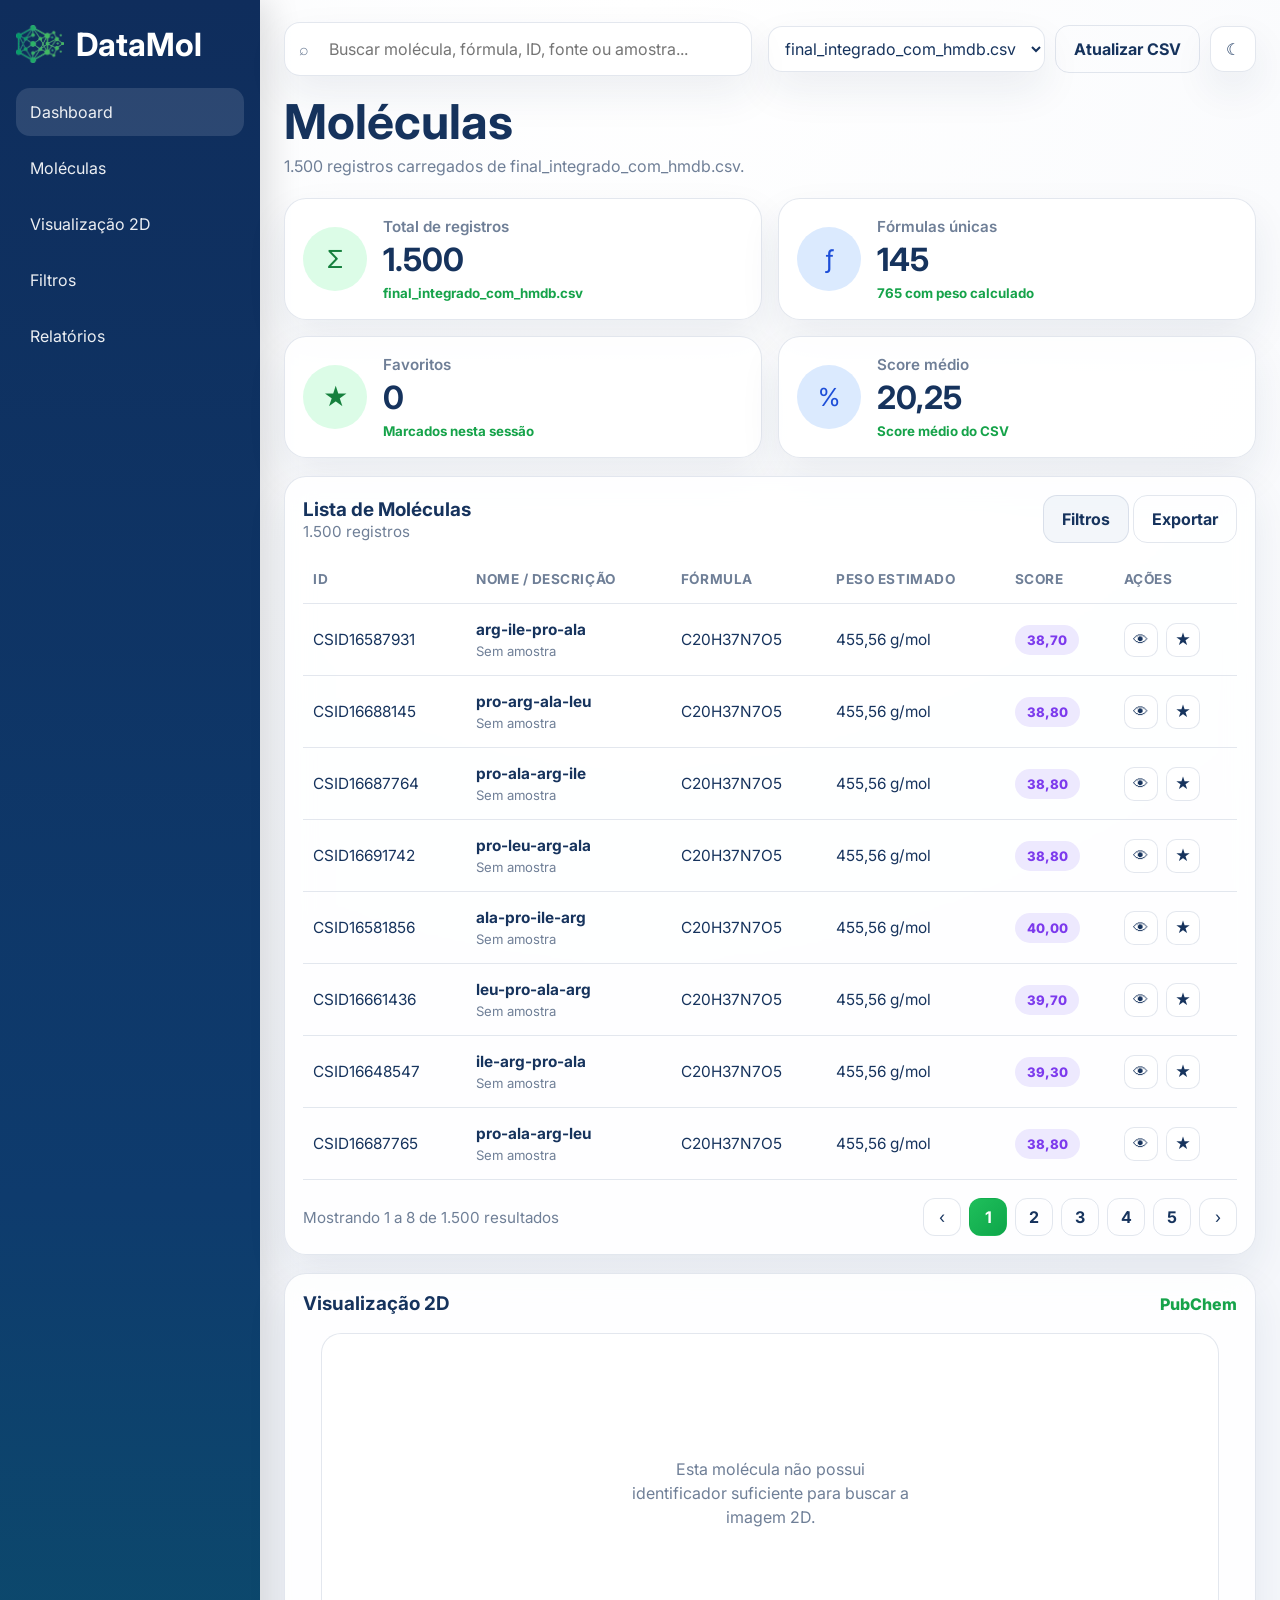
==== index.html @ 713cd443 "ci: deploy automatico do dashboard no GitHub Pages + index.html de redirecionamento" ====
<!DOCTYPE html>
<html lang="pt-BR">
<head>
  <meta charset="UTF-8" />
  <meta http-equiv="refresh" content="0; url=./vizuPlanilhas/main.html" />
  <title>DataMol</title>
</head>
<body>
  <p>Redirecionando para o <a href="./vizuPlanilhas/main.html">DataMol</a>…</p>
</body>
</html>
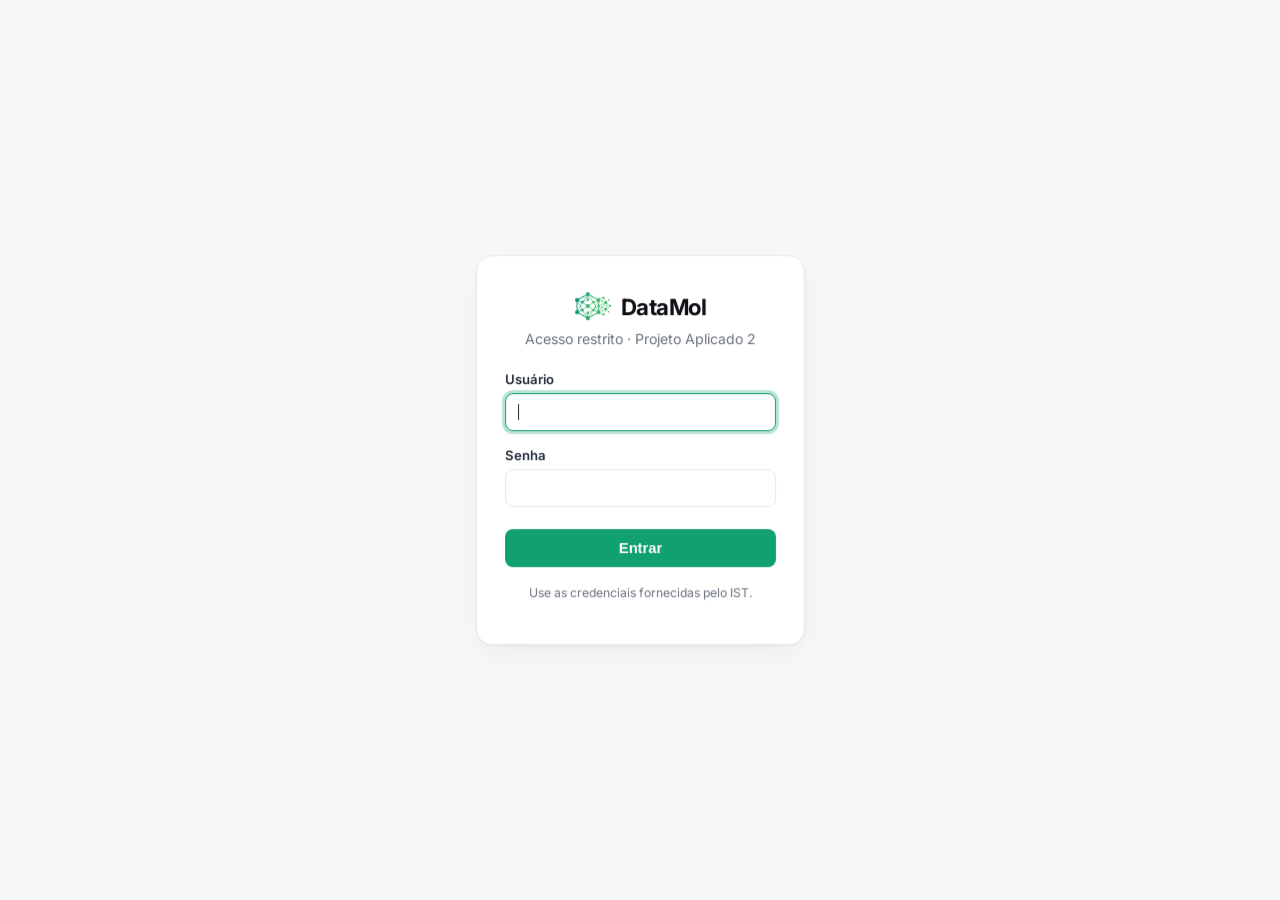
==== commit 9e063872: "Atualizando arquivos de visualização" ====
--- a/index.html
+++ b/index.html
@@ -2,10 +2,10 @@
 <html lang="pt-BR">
 <head>
   <meta charset="UTF-8" />
-  <meta http-equiv="refresh" content="0; url=./vizuPlanilhas/main.html" />
+  <meta http-equiv="refresh" content="0; url=./vizuPlanilhas/login.html" />
   <title>DataMol</title>
 </head>
 <body>
-  <p>Redirecionando para o <a href="./vizuPlanilhas/main.html">DataMol</a>…</p>
+  <p>Redirecionando para o <a href="./vizuPlanilhas/login.html">DataMol</a>…</p>
 </body>
 </html>
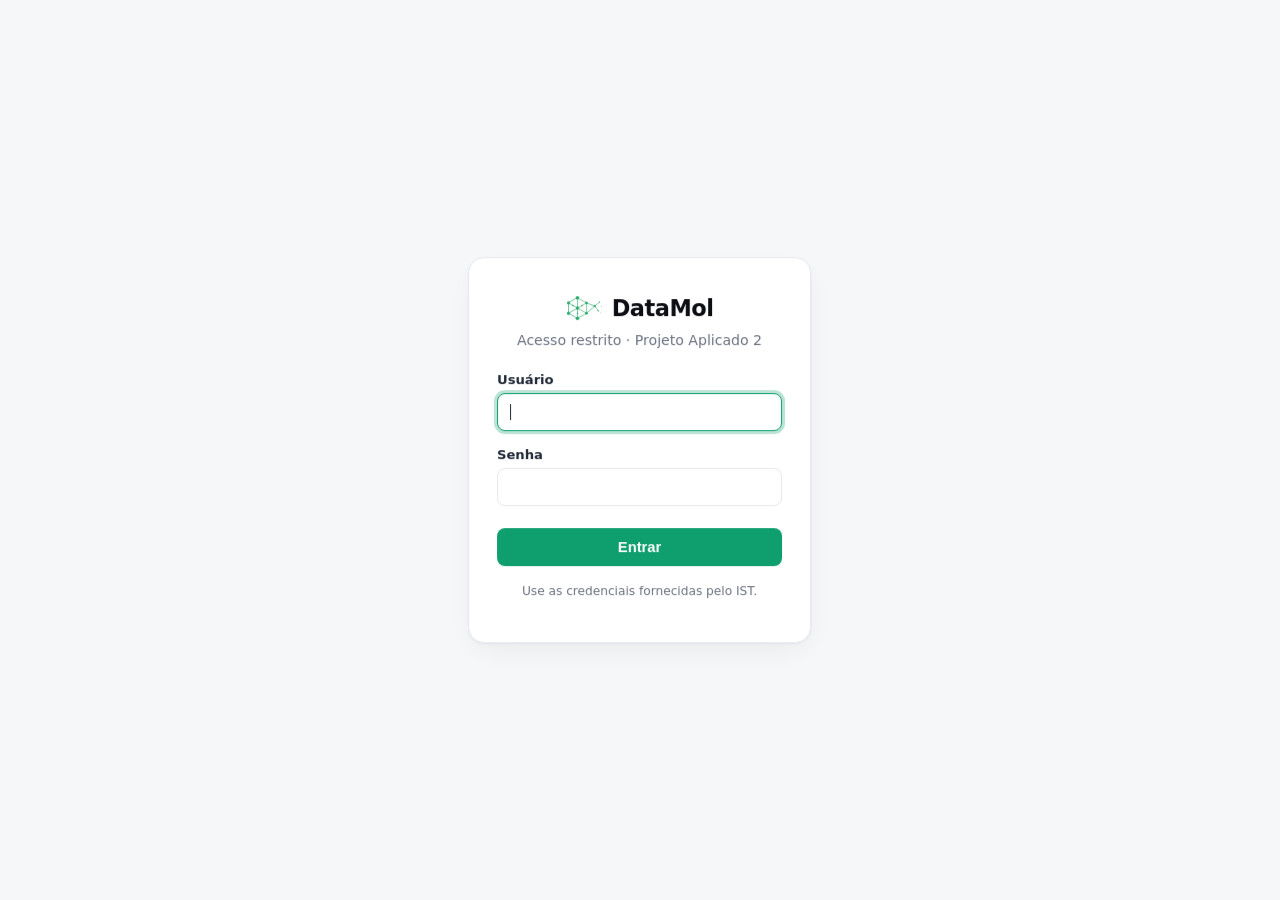
==== commit ae65911d: "feat(front): assets otimizados — ícone SVG, animação enxuta e favicons - datamol-icon.png (551KB) re" ====
--- a/index.html
+++ b/index.html
@@ -3,6 +3,7 @@
 <head>
   <meta charset="UTF-8" />
   <meta http-equiv="refresh" content="0; url=./vizuPlanilhas/login.html" />
+  <link rel="icon" type="image/svg+xml" href="./vizuPlanilhas/datamol-icon.svg" />
   <title>DataMol</title>
 </head>
 <body>
